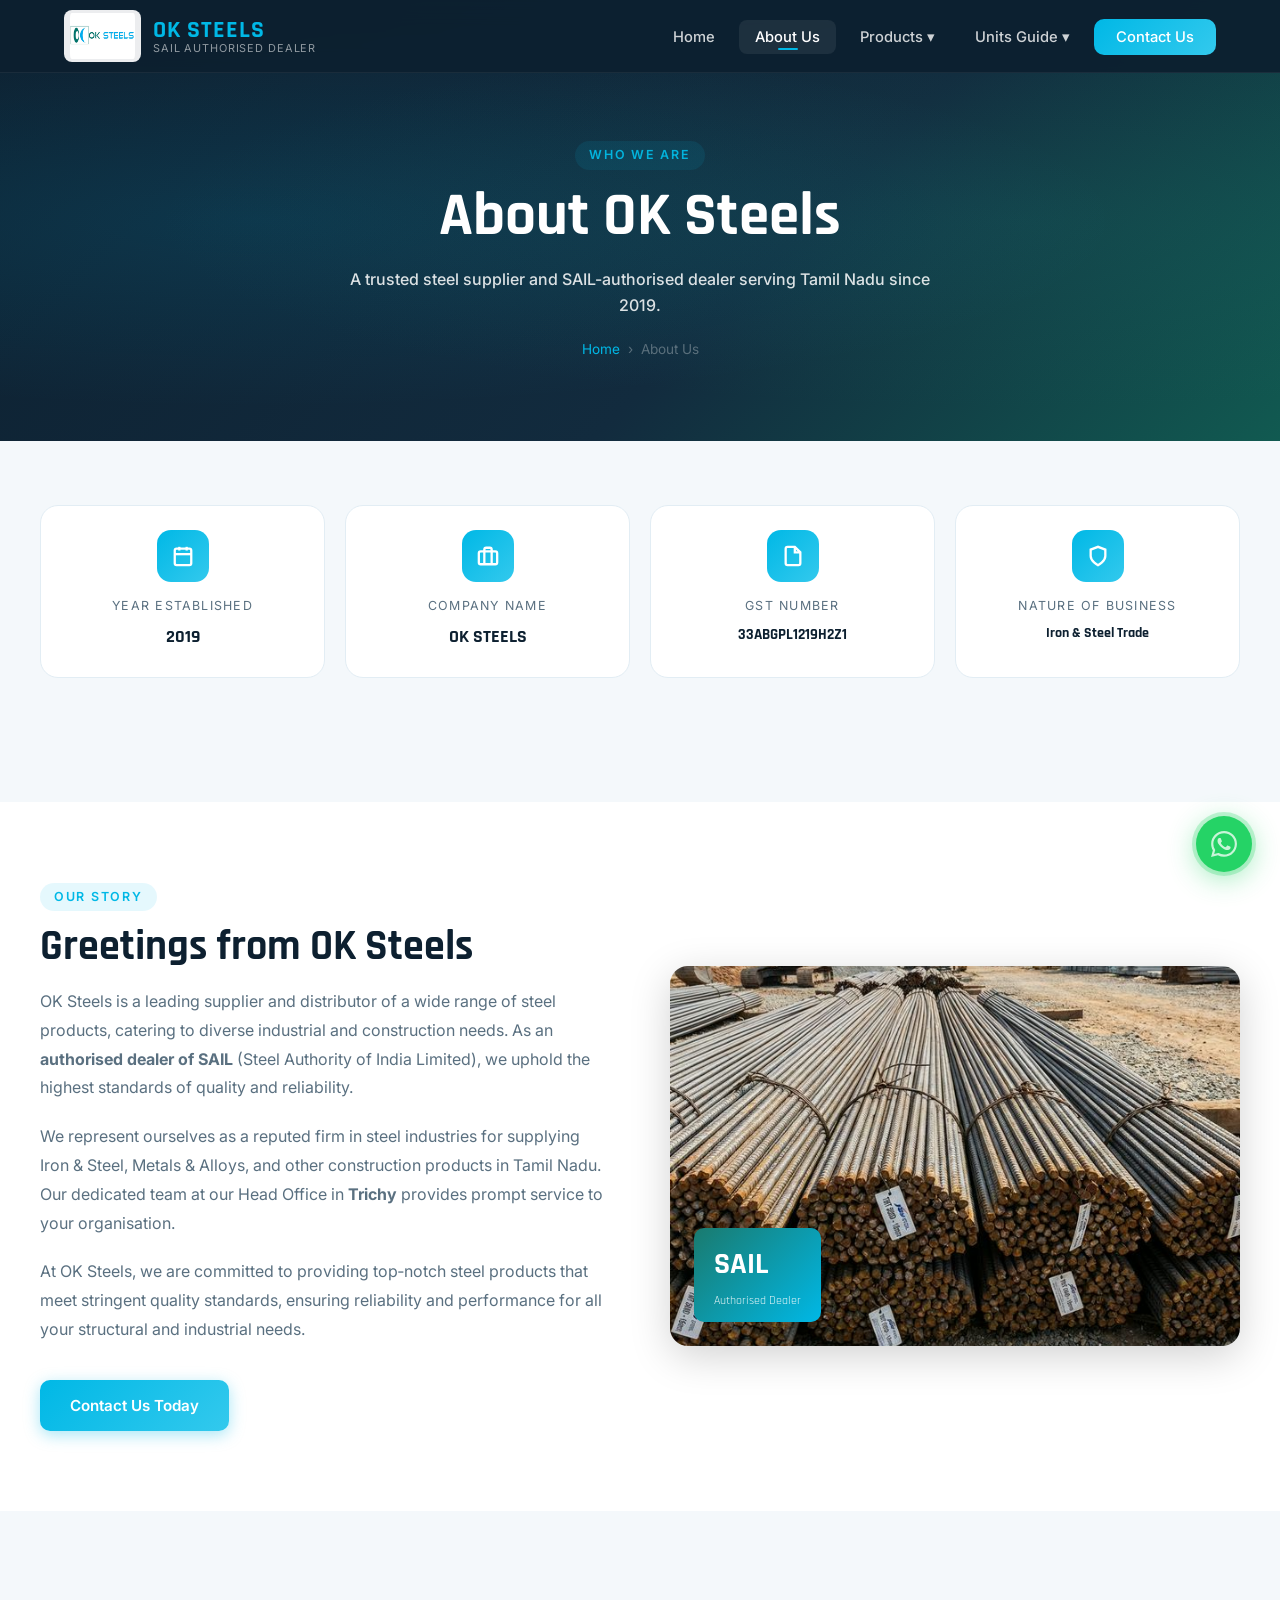
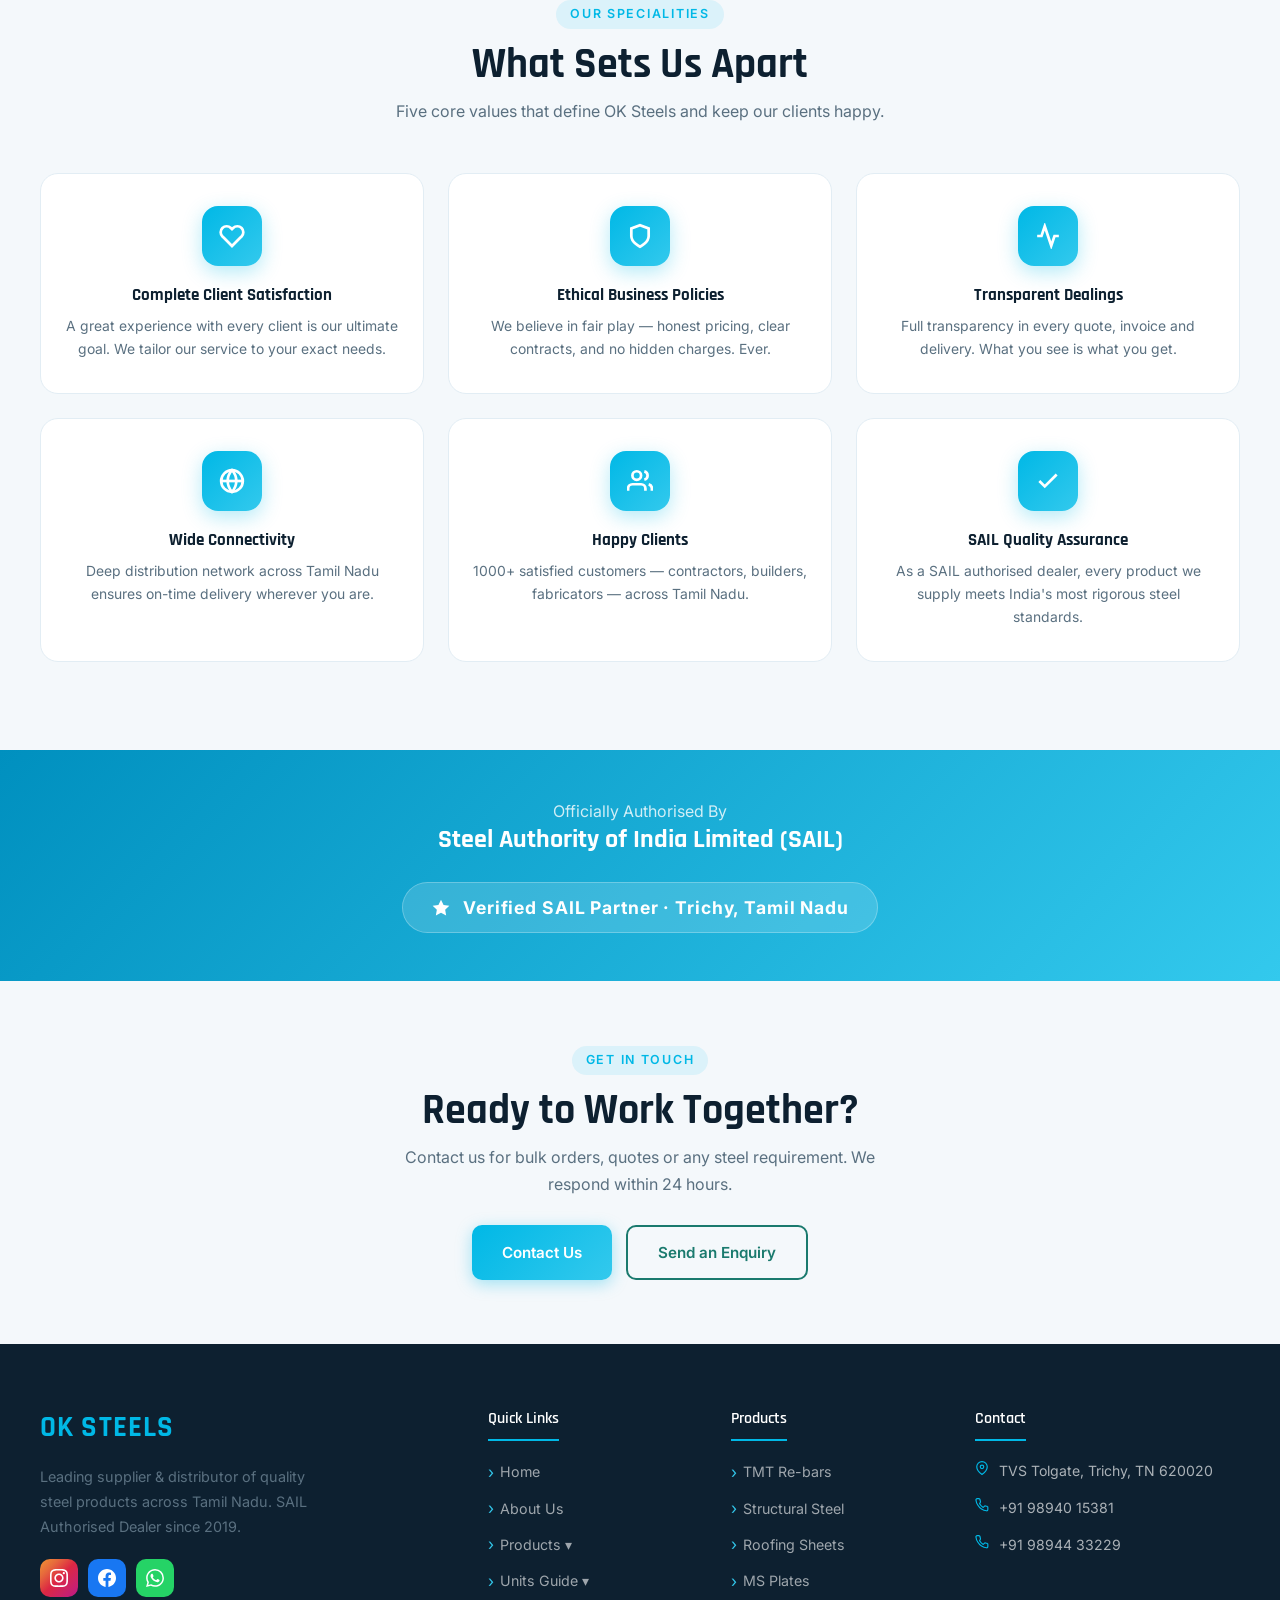
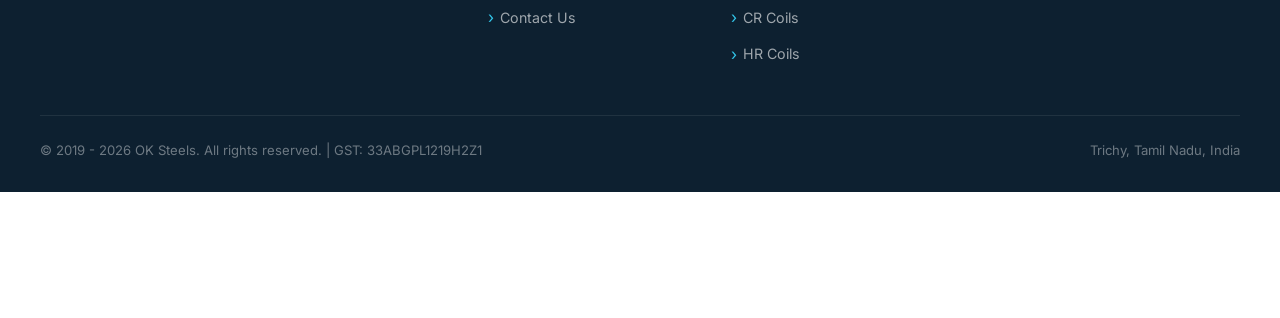
==== public/about.html @ 8227c25d "All static before pricing" ====
<!DOCTYPE html>
<html lang="en">

<head>
    <meta charset="UTF-8" />
    <meta name="viewport" content="width=device-width, initial-scale=1.0" />
    <title>About Us – OK Steels | Steel Supplier Trichy, Tamil Nadu Since 2019</title>
    <meta name="description"
        content="Learn about OK Steels — a SAIL-authorised steel dealer established in 2019, headquartered in Trichy. Expert in supplying Iron & Steel across Tamil Nadu." />
    <meta name="keywords"
        content="about OK Steels, steel company Trichy, SAIL dealer Tamil Nadu, GST 33ABGPL1219H2Z1" />
    <link rel="canonical" href="https://www.oksteels.in/about.html" />
    <meta property="og:title" content="About OK Steels | Steel Supplier Trichy" />
    <meta property="og:description"
        content="Established 2019. SAIL-authorised dealer. Ethical, transparent dealings across Tamil Nadu." />
    <script async src="https://www.googletagmanager.com/gtag/js?id=G-XXXXXXXXXX"></script>
    <script>window.dataLayer = window.dataLayer || []; function gtag() { dataLayer.push(arguments); } gtag('js', new Date()); gtag('config', 'G-XXXXXXXXXX');</script>
    <link rel="stylesheet" href="assets/css/style.css" />
</head>

<body>

    <nav class="navbar" role="navigation" aria-label="Main navigation">
        <div class="nav-inner">
            <a href="index.html" class="nav-logo" aria-label="OK Steels Home">
                <img src="assets/images/logo.png" alt="OK Steels Logo" onerror="this.style.display='none'" />
                <div class="nav-logo-text"><span class="brand">OK STEELS</span><span class="tagline">SAIL Authorised
                        Dealer</span></div>
            </a>
            <ul class="nav-links" role="list">
                <li><a href="index.html">Home</a></li>
                <li><a href="about.html" class="active">About Us</a></li>
                                <li class="nav-dropdown">
                    <a href="products.html" class="nav-dropdown-toggle">Products &#9662;</a>
                    <ul class="nav-dropdown-menu">
                        <li><a href="products.html#tmt">TMT Re-bars</a></li>
                        <li><a href="products.html#structural">Structural Steel</a></li>
                        <li><a href="products.html#roofing">Roofing Sheets</a></li>
                        <li><a href="products.html#plates">Plates</a></li>
                        <li><a href="products.html#cr">CR Coils</a></li>
                        <li class="nav-dropdown-divider"></li>
                        <li><a href="tmt-rebars.html" class="nav-dropdown-highlight">TMT Re-bars Guide &#8594;</a></li>
                        <li><a href="tmt-calculator.html" class="nav-dropdown-highlight">Steel Calculator &#8594;</a></li>
                    </ul>
                </li>
                <li class="nav-dropdown">
                    <a href="units.html" class="nav-dropdown-toggle">Units Guide &#9662;</a>
                    <ul class="nav-dropdown-menu">
                        <li><a href="units.html#practical-formulas">Practical Formulas</a></li>
                        <li><a href="units.html#weight-tables">Weight Tables</a></li>
                        <li><a href="units.html#weightage">Product Weightage</a></li>
                        <li><a href="units.html#quick-conv">Quick Conversions</a></li>
                    </ul>
                </li>
                <li><a href="contact.html" class="nav-cta">Contact Us</a></li>
            </ul>
            <button class="hamburger" aria-label="Toggle menu"><span></span><span></span><span></span></button>
        </div>
    </nav>

    <header class="page-hero" role="banner">
        <span class="section-label">Who We Are</span>
        <h1>About OK Steels</h1>
        <p>A trusted steel supplier and SAIL-authorised dealer serving Tamil Nadu since 2019.</p>
        <nav class="breadcrumb" aria-label="Breadcrumb">
            <a href="index.html">Home</a><span aria-hidden="true">›</span><span aria-current="page">About Us</span>
        </nav>
    </header>

    <section style="background:var(--gray-bg);padding:64px 24px;" aria-labelledby="company-info-heading">
        <div class="container">
            <div class="company-info-grid">
                <div class="info-card reveal reveal-delay-1">
                    <div class="icon-wrap" aria-hidden="true"><svg xmlns="http://www.w3.org/2000/svg" width="22"
                            height="22" viewBox="0 0 24 24" fill="none" stroke="currentColor" stroke-width="2.5">
                            <rect x="3" y="4" width="18" height="18" rx="2" />
                            <line x1="16" y1="2" x2="16" y2="6" />
                            <line x1="8" y1="2" x2="8" y2="6" />
                            <line x1="3" y1="10" x2="21" y2="10" />
                        </svg></div>
                    <div class="info-label">Year Established</div>
                    <div class="info-value">2019</div>
                </div>
                <div class="info-card reveal reveal-delay-2">
                    <div class="icon-wrap" aria-hidden="true"><svg xmlns="http://www.w3.org/2000/svg" width="22"
                            height="22" viewBox="0 0 24 24" fill="none" stroke="currentColor" stroke-width="2.5">
                            <rect x="2" y="7" width="20" height="14" rx="2" />
                            <path d="M16 21V5a2 2 0 0 0-2-2h-4a2 2 0 0 0-2 2v16" />
                        </svg></div>
                    <div class="info-label">Company Name</div>
                    <div class="info-value">OK STEELS</div>
                </div>
                <div class="info-card reveal reveal-delay-3">
                    <div class="icon-wrap" aria-hidden="true"><svg xmlns="http://www.w3.org/2000/svg" width="22"
                            height="22" viewBox="0 0 24 24" fill="none" stroke="currentColor" stroke-width="2.5">
                            <path d="M14 2H6a2 2 0 0 0-2 2v16a2 2 0 0 0 2 2h12a2 2 0 0 0 2-2V8z" />
                            <polyline points="14 2 14 8 20 8" />
                        </svg></div>
                    <div class="info-label">GST Number</div>
                    <div class="info-value" style="font-size:0.95rem">33ABGPL1219H2Z1</div>
                </div>
                <div class="info-card reveal reveal-delay-4">
                    <div class="icon-wrap" aria-hidden="true"><svg xmlns="http://www.w3.org/2000/svg" width="22"
                            height="22" viewBox="0 0 24 24" fill="none" stroke="currentColor" stroke-width="2.5">
                            <path d="M12 22s8-4 8-10V5l-8-3-8 3v7c0 6 8 10 8 10z" />
                        </svg></div>
                    <div class="info-label">Nature of Business</div>
                    <div class="info-value" style="font-size:0.9rem">Iron &amp; Steel Trade</div>
                </div>
            </div>
        </div>
    </section>

    <section style="padding:80px 24px;" aria-labelledby="story-heading">
        <div class="container">
            <div class="about-grid">
                <div class="about-content reveal">
                    <span class="section-label">Our Story</span>
                    <h2 id="story-heading" style="color:var(--navy);text-align:left;margin-bottom:16px">Greetings from
                        OK Steels</h2>
                    <p>OK Steels is a leading supplier and distributor of a wide range of steel products, catering to
                        diverse industrial and construction needs. As an <strong>authorised dealer of SAIL</strong>
                        (Steel Authority of India Limited), we uphold the highest standards of quality and reliability.
                    </p>
                    <p>We represent ourselves as a reputed firm in steel industries for supplying Iron &amp; Steel,
                        Metals &amp; Alloys, and other construction products in Tamil Nadu. Our dedicated team at our
                        Head Office in <strong>Trichy</strong> provides prompt service to your organisation.</p>
                    <p>At OK Steels, we are committed to providing top‑notch steel products that meet stringent quality
                        standards, ensuring reliability and performance for all your structural and industrial needs.
                    </p>
                    <a href="contact.html" class="btn btn-primary" style="margin-top:16px">Contact Us Today</a>
                </div>
                <div class="about-img-wrap reveal reveal-delay-2">
                    <img src="assets/images/tmt-rebars.png" alt="OK Steels TMT rebars in Trichy" loading="lazy" />
                    <div class="about-badge">
                        <div class="big">SAIL</div>
                        <div class="small">Authorised Dealer</div>
                    </div>
                </div>
            </div>
        </div>
    </section>

    <section class="specialities-section" aria-labelledby="spec2-heading">
        <div class="container">
            <div class="section-center reveal">
                <span class="section-label">Our Specialities</span>
                <h2 class="section-title" id="spec2-heading">What Sets Us Apart</h2>
                <p class="section-subtitle">Five core values that define OK Steels and keep our clients happy.</p>
            </div>
            <div class="spec-grid">
                <div class="spec-card reveal reveal-delay-1">
                    <div class="spec-icon" aria-hidden="true"><svg xmlns="http://www.w3.org/2000/svg" width="26"
                            height="26" viewBox="0 0 24 24" fill="none" stroke="currentColor" stroke-width="2.5">
                            <path
                                d="M20.84 4.61a5.5 5.5 0 0 0-7.78 0L12 5.67l-1.06-1.06a5.5 5.5 0 0 0-7.78 7.78l1.06 1.06L12 21.23l7.78-7.78 1.06-1.06a5.5 5.5 0 0 0 0-7.78z" />
                        </svg></div>
                    <h3>Complete Client Satisfaction</h3>
                    <p>A great experience with every client is our ultimate goal. We tailor our service to your exact
                        needs.</p>
                </div>
                <div class="spec-card reveal reveal-delay-2">
                    <div class="spec-icon" aria-hidden="true"><svg xmlns="http://www.w3.org/2000/svg" width="26"
                            height="26" viewBox="0 0 24 24" fill="none" stroke="currentColor" stroke-width="2.5">
                            <path d="M12 22s8-4 8-10V5l-8-3-8 3v7c0 6 8 10 8 10z" />
                        </svg></div>
                    <h3>Ethical Business Policies</h3>
                    <p>We believe in fair play — honest pricing, clear contracts, and no hidden charges. Ever.</p>
                </div>
                <div class="spec-card reveal reveal-delay-3">
                    <div class="spec-icon" aria-hidden="true"><svg xmlns="http://www.w3.org/2000/svg" width="26"
                            height="26" viewBox="0 0 24 24" fill="none" stroke="currentColor" stroke-width="2.5">
                            <polyline points="22 12 18 12 15 21 9 3 6 12 2 12" />
                        </svg></div>
                    <h3>Transparent Dealings</h3>
                    <p>Full transparency in every quote, invoice and delivery. What you see is what you get.</p>
                </div>
                <div class="spec-card reveal reveal-delay-1">
                    <div class="spec-icon" aria-hidden="true"><svg xmlns="http://www.w3.org/2000/svg" width="26"
                            height="26" viewBox="0 0 24 24" fill="none" stroke="currentColor" stroke-width="2.5">
                            <circle cx="12" cy="12" r="10" />
                            <line x1="2" y1="12" x2="22" y2="12" />
                            <path
                                d="M12 2a15.3 15.3 0 0 1 4 10 15.3 15.3 0 0 1-4 10 15.3 15.3 0 0 1-4-10 15.3 15.3 0 0 1 4-10z" />
                        </svg></div>
                    <h3>Wide Connectivity</h3>
                    <p>Deep distribution network across Tamil Nadu ensures on-time delivery wherever you are.</p>
                </div>
                <div class="spec-card reveal reveal-delay-2">
                    <div class="spec-icon" aria-hidden="true"><svg xmlns="http://www.w3.org/2000/svg" width="26"
                            height="26" viewBox="0 0 24 24" fill="none" stroke="currentColor" stroke-width="2.5">
                            <path d="M17 21v-2a4 4 0 0 0-4-4H5a4 4 0 0 0-4 4v2" />
                            <circle cx="9" cy="7" r="4" />
                            <path d="M23 21v-2a4 4 0 0 0-3-3.87" />
                            <path d="M16 3.13a4 4 0 0 1 0 7.75" />
                        </svg></div>
                    <h3>Happy Clients</h3>
                    <p>1000+ satisfied customers — contractors, builders, fabricators — across Tamil Nadu.</p>
                </div>
                <div class="spec-card reveal reveal-delay-3">
                    <div class="spec-icon" aria-hidden="true"><svg xmlns="http://www.w3.org/2000/svg" width="26"
                            height="26" viewBox="0 0 24 24" fill="none" stroke="currentColor" stroke-width="2.5">
                            <polyline points="20 6 9 17 4 12" />
                        </svg></div>
                    <h3>SAIL Quality Assurance</h3>
                    <p>As a SAIL authorised dealer, every product we supply meets India's most rigorous steel standards.
                    </p>
                </div>
            </div>
        </div>
    </section>

    <div class="sail-banner" role="complementary">
        <p>Officially Authorised By</p>
        <h3>Steel Authority of India Limited (SAIL)</h3>
        <div class="sail-emblem" aria-hidden="true">
            <svg xmlns="http://www.w3.org/2000/svg" width="20" height="20" viewBox="0 0 24 24" fill="currentColor">
                <path
                    d="M12 2L15.09 8.26L22 9.27L17 14.14L18.18 21.02L12 17.77L5.82 21.02L7 14.14L2 9.27L8.91 8.26L12 2Z" />
            </svg>
            Verified SAIL Partner · Trichy, Tamil Nadu
        </div>
    </div>

    <section style="background:var(--gray-bg);padding:64px 24px;text-align:center;">
        <div class="container">
            <div class="reveal">
                <span class="section-label">Get in Touch</span>
                <h2 class="section-title">Ready to Work Together?</h2>
                <p style="max-width:500px;margin:0 auto 28px">Contact us for bulk orders, quotes or any steel
                    requirement. We respond within 24 hours.</p>
                <div style="display:flex;gap:14px;justify-content:center;flex-wrap:wrap">
                    <a href="contact.html" class="btn btn-primary">Contact Us</a>
                    <a href="index.html#enquiry" class="btn btn-outline"
                        style="border-color:var(--teal);color:var(--teal)">Send an Enquiry</a>
                </div>
            </div>
        </div>
    </section>

    <footer class="footer" role="contentinfo">
        <div class="footer-grid">
            <div class="footer-brand">
                <div
                    style="font-family:'Rajdhani',sans-serif;font-size:1.8rem;font-weight:700;color:#00b8e6;margin-bottom:12px;letter-spacing:.04em">
                    OK STEELS</div>
                <p>Leading supplier &amp; distributor of quality steel products across Tamil Nadu. SAIL Authorised
                    Dealer since 2019.</p>
                <div class="footer-social" aria-label="Social media links">
                    <a href="https://www.instagram.com/oksteels19" target="_blank" rel="noopener noreferrer"
                        class="social-btn instagram" aria-label="Instagram"><svg xmlns="http://www.w3.org/2000/svg"
                            width="18" height="18" viewBox="0 0 24 24" fill="currentColor">
                            <path
                                d="M12 2.163c3.204 0 3.584.012 4.85.07 3.252.148 4.771 1.691 4.919 4.919.058 1.265.069 1.645.069 4.849 0 3.205-.012 3.584-.069 4.849-.149 3.225-1.664 4.771-4.919 4.919-1.266.058-1.644.07-4.85.07-3.204 0-3.584-.012-4.849-.07-3.26-.149-4.771-1.699-4.919-4.92-.058-1.265-.07-1.644-.07-4.849 0-3.204.013-3.583.07-4.849.149-3.227 1.664-4.771 4.919-4.919 1.266-.057 1.645-.069 4.849-.069zm0-2.163c-3.259 0-3.667.014-4.947.072-4.358.2-6.78 2.618-6.98 6.98-.059 1.281-.073 1.689-.073 4.948 0 3.259.014 3.668.072 4.948.2 4.358 2.618 6.78 6.98 6.98 1.281.058 1.689.072 4.948.072 3.259 0 3.668-.014 4.948-.072 4.354-.2 6.782-2.618 6.979-6.98.059-1.28.073-1.689.073-4.948 0-3.259-.014-3.667-.072-4.947-.196-4.354-2.617-6.78-6.979-6.98-1.281-.059-1.69-.073-4.949-.073zm0 5.838c-3.403 0-6.162 2.759-6.162 6.162s2.759 6.163 6.162 6.163 6.162-2.759 6.162-6.163c0-3.403-2.759-6.162-6.162-6.162zm0 10.162c-2.209 0-4-1.79-4-4 0-2.209 1.791-4 4-4s4 1.791 4 4c0 2.21-1.791 4-4 4zm6.406-11.845c-.796 0-1.441.645-1.441 1.44s.645 1.44 1.441 1.44c.795 0 1.439-.645 1.439-1.44s-.644-1.44-1.439-1.44z" />
                        </svg></a>
                    <a href="https://www.facebook.com/profile.php?id=100066758350912" target="_blank"
                        rel="noopener noreferrer" class="social-btn facebook" aria-label="Facebook"><svg
                            xmlns="http://www.w3.org/2000/svg" width="18" height="18" viewBox="0 0 24 24"
                            fill="currentColor">
                            <path
                                d="M24 12.073c0-6.627-5.373-12-12-12s-12 5.373-12 12c0 5.99 4.388 10.954 10.125 11.854v-8.385H7.078v-3.47h3.047V9.43c0-3.007 1.792-4.669 4.533-4.669 1.312 0 2.686.235 2.686.235v2.953H15.83c-1.491 0-1.956.925-1.956 1.874v2.25h3.328l-.532 3.47h-2.796v8.385C19.612 23.027 24 18.062 24 12.073z" />
                        </svg></a>
                    <a href="https://wa.me/919894433229" target="_blank" rel="noopener noreferrer"
                        class="social-btn whatsapp" aria-label="WhatsApp"><svg xmlns="http://www.w3.org/2000/svg"
                            width="18" height="18" viewBox="0 0 24 24" fill="currentColor">
                            <path
                                d="M17.472 14.382c-.297-.149-1.758-.867-2.03-.967-.273-.099-.471-.148-.67.15-.197.297-.767.966-.94 1.164-.173.199-.347.223-.644.075-.297-.15-1.255-.463-2.39-1.475-.883-.788-1.48-1.761-1.653-2.059-.173-.297-.018-.458.13-.606.134-.133.298-.347.446-.52.149-.174.198-.298.298-.497.099-.198.05-.371-.025-.52-.075-.149-.669-1.612-.916-2.207-.242-.579-.487-.5-.669-.51-.173-.008-.371-.01-.57-.01-.198 0-.52.074-.792.372-.272.297-1.04 1.016-1.04 2.479 0 1.462 1.065 2.875 1.213 3.074.149.198 2.096 3.2 5.077 4.487.709.306 1.262.489 1.694.625.712.227 1.36.195 1.871.118.571-.085 1.758-.719 2.006-1.413.248-.694.248-1.289.173-1.413-.074-.124-.272-.198-.57-.347m-5.421 7.403h-.004a9.87 9.87 0 0 1-5.031-1.378l-.361-.214-3.741.982.998-3.648-.235-.374a9.86 9.86 0 0 1-1.51-5.26c.001-5.45 4.436-9.884 9.888-9.884 2.64 0 5.122 1.03 6.988 2.898a9.825 9.825 0 0 1 2.893 6.994c-.003 5.45-4.437 9.884-9.885 9.884m8.413-18.297A11.815 11.815 0 0 0 12.05 0C5.495 0 .16 5.335.157 11.892c0 2.096.547 4.142 1.588 5.945L.057 24l6.305-1.654a11.882 11.882 0 0 0 5.683 1.448h.005c6.554 0 11.89-5.335 11.893-11.893a11.821 11.821 0 0 0-3.48-8.413Z" />
                        </svg></a>
                </div>
            </div>
            <div class="footer-col">
                <h4>Quick Links</h4>
                <ul class="footer-links">
                    <li><a href="index.html">Home</a></li>
                    <li><a href="about.html">About Us</a></li>
                                    <li class="nav-dropdown">
                    <a href="products.html" class="nav-dropdown-toggle">Products &#9662;</a>
                    <ul class="nav-dropdown-menu">
                        <li><a href="products.html#tmt">TMT Re-bars</a></li>
                        <li><a href="products.html#structural">Structural Steel</a></li>
                        <li><a href="products.html#roofing">Roofing Sheets</a></li>
                        <li><a href="products.html#plates">Plates</a></li>
                        <li><a href="products.html#cr">CR Coils</a></li>
                        <li class="nav-dropdown-divider"></li>
                        <li><a href="tmt-rebars.html" class="nav-dropdown-highlight">TMT Re-bars Guide &#8594;</a></li>
                        <li><a href="tmt-calculator.html" class="nav-dropdown-highlight">Steel Calculator &#8594;</a></li>
                    </ul>
                </li>
                <li class="nav-dropdown">
                    <a href="units.html" class="nav-dropdown-toggle">Units Guide &#9662;</a>
                    <ul class="nav-dropdown-menu">
                        <li><a href="units.html#practical-formulas">Practical Formulas</a></li>
                        <li><a href="units.html#weight-tables">Weight Tables</a></li>
                        <li><a href="units.html#weightage">Product Weightage</a></li>
                        <li><a href="units.html#quick-conv">Quick Conversions</a></li>
                    </ul>
                </li>
                    <li><a href="contact.html">Contact Us</a></li>
                </ul>
            </div>
            <div class="footer-col">
                <h4>Products</h4>
                <ul class="footer-links">
                    <li><a href="products.html#tmt">TMT Re-bars</a></li>
                    <li><a href="products.html#structural">Structural Steel</a></li>
                    <li><a href="products.html#roofing">Roofing Sheets</a></li>
                    <li><a href="products.html#plates">MS Plates</a></li>
                    <li><a href="products.html#cr">CR Coils</a></li>
                    <li><a href="products.html#hr">HR Coils</a></li>
                </ul>
            </div>
            <div class="footer-col">
                <h4>Contact</h4>
                <div class="footer-contact-list">
                    <div class="footer-contact-item"><svg xmlns="http://www.w3.org/2000/svg" width="14" height="14"
                            viewBox="0 0 24 24" fill="none" stroke="currentColor" stroke-width="2">
                            <path d="M21 10c0 7-9 13-9 13s-9-6-9-13a9 9 0 0 1 18 0z" />
                            <circle cx="12" cy="10" r="3" />
                        </svg><span>TVS Tolgate, Trichy, TN 620020</span></div>
                    <div class="footer-contact-item"><svg xmlns="http://www.w3.org/2000/svg" width="14" height="14"
                            viewBox="0 0 24 24" fill="none" stroke="currentColor" stroke-width="2">
                            <path
                                d="M22 16.92v3a2 2 0 0 1-2.18 2 19.79 19.79 0 0 1-8.63-3.07A19.5 19.5 0 0 1 4.69 12a19.79 19.79 0 0 1-3.07-8.67A2 2 0 0 1 3.6 1.2h3a2 2 0 0 1 2 1.72 12.84 12.84 0 0 0 .7 2.81 2 2 0 0 1-.45 2.11L7.91 9.91a16 16 0 0 0 6.18 6.18l1.87-1.87a2 2 0 0 1 2.11-.45 12.84 12.84 0 0 0 2.81.7A2 2 0 0 1 22 16.92z" />
                        </svg><a href="tel:+919894015381">+91 98940 15381</a></div>
                    <div class="footer-contact-item"><svg xmlns="http://www.w3.org/2000/svg" width="14" height="14"
                            viewBox="0 0 24 24" fill="none" stroke="currentColor" stroke-width="2">
                            <path
                                d="M22 16.92v3a2 2 0 0 1-2.18 2 19.79 19.79 0 0 1-8.63-3.07A19.5 19.5 0 0 1 4.69 12a19.79 19.79 0 0 1-3.07-8.67A2 2 0 0 1 3.6 1.2h3a2 2 0 0 1 2 1.72 12.84 12.84 0 0 0 .7 2.81 2 2 0 0 1-.45 2.11L7.91 9.91a16 16 0 0 0 6.18 6.18l1.87-1.87a2 2 0 0 1 2.11-.45 12.84 12.84 0 0 0 2.81.7A2 2 0 0 1 22 16.92z" />
                        </svg><a href="tel:+919894433229">+91 98944 33229</a></div>
                </div>
            </div>
        </div>
        <div class="footer-bottom"><span>© 2019 - <span id="current-year">2026</span> OK Steels. All rights reserved. | GST:
                33ABGPL1219H2Z1</span><span>Trichy, Tamil Nadu, India</span></div>
    </footer>

    <a href="https://wa.me/919894433229" target="_blank" rel="noopener noreferrer" class="whatsapp-fab"
        aria-label="Chat with OK Steels on WhatsApp"><svg xmlns="http://www.w3.org/2000/svg" width="26" height="26" viewBox="0 0 24 24" fill="white"><path d="M17.472 14.382c-.297-.149-1.758-.867-2.03-.967-.273-.099-.471-.148-.67.15-.197.297-.767.966-.94 1.164-.173.199-.347.223-.644.075-.297-.15-1.255-.463-2.39-1.475-.883-.788-1.48-1.761-1.653-2.059-.173-.297-.018-.458.13-.606.134-.133.298-.347.446-.52.149-.174.198-.298.298-.497.099-.198.05-.371-.025-.52-.075-.149-.669-1.612-.916-2.207-.242-.579-.487-.5-.669-.51-.173-.008-.371-.01-.57-.01-.198 0-.52.074-.792.372-.272.297-1.04 1.016-1.04 2.479 0 1.462 1.065 2.875 1.213 3.074.149.198 2.096 3.2 5.077 4.487.709.306 1.262.489 1.694.625.712.227 1.36.195 1.871.118.571-.085 1.758-.719 2.006-1.413.248-.694.248-1.289.173-1.413-.074-.124-.272-.198-.57-.347m-5.421 7.403h-.004a9.87 9.87 0 0 1-5.031-1.378l-.361-.214-3.741.982.998-3.648-.235-.374a9.86 9.86 0 0 1-1.51-5.26c.001-5.45 4.436-9.884 9.888-9.884 2.64 0 5.122 1.03 6.988 2.898a9.825 9.825 0 0 1 2.893 6.994c-.003 5.45-4.437 9.884-9.885 9.884m8.413-18.297A11.815 11.815 0 0 0 12.05 0C5.495 0 .16 5.335.157 11.892c0 2.096.547 4.142 1.588 5.945L.057 24l6.305-1.654a11.882 11.882 0 0 0 5.683 1.448h.005c6.554 0 11.89-5.335 11.893-11.893a11.821 11.821 0 0 0-3.48-8.413Z"/></svg></a>

    <script src="assets/js/main.js"></script>
</body>

</html>
---- public/assets/css/style.css ----
/* ============================================
   OK STEELS — Global Design System
   Theme: Teal #1a7a6e + Cyan #00b8e6
   ============================================ */

@import url('https://fonts.googleapis.com/css2?family=Inter:wght@300;400;500;600;700&family=Rajdhani:wght@500;600;700&display=swap');

/* ---- CSS Variables ---- */
:root {
  /* PRIMARY = Cyan #00b8e6 */
  --primary: #00b8e6;
  --primary-dark: #0090bf;
  --primary-light: #33c9ed;

  /* SECONDARY = Teal #1a7a6e */
  --secondary: #1a7a6e;
  --secondary-dark: #115a51;
  --secondary-light: #2aa898;

  /* Aliases kept for backward-compat */
  --cyan: var(--primary);
  --cyan-dark: var(--primary-dark);
  --teal: var(--secondary);
  --teal-dark: var(--secondary-dark);
  --teal-light: var(--secondary-light);

  --navy: #0d2030;
  --navy-light: #122b3e;
  --gray-bg: #f4f8fb;
  --gray-mid: #e2edf4;
  --gray-text: #5a7080;
  --white: #ffffff;
  --black: #0d1117;

  --font-body: 'Inter', sans-serif;
  --font-head: 'Rajdhani', sans-serif;

  --radius: 10px;
  --radius-lg: 18px;
  --shadow: 0 4px 24px rgba(0, 0, 0, 0.10);
  --shadow-hover: 0 10px 40px rgba(0, 0, 0, 0.18);
  --transition: 0.3s cubic-bezier(0.4, 0, 0.2, 1);
}

/* ---- Reset & Base ---- */
*,
*::before,
*::after {
  box-sizing: border-box;
  margin: 0;
  padding: 0;
}

html {
  scroll-behavior: smooth;
}

body {
  font-family: var(--font-body);
  color: var(--black);
  background: var(--white);
  line-height: 1.65;
  -webkit-font-smoothing: antialiased;
}

img {
  max-width: 100%;
  height: auto;
  display: block;
}

a {
  text-decoration: none;
  color: inherit;
}

ul {
  list-style: none;
}

/* ---- Typography ---- */
h1,
h2,
h3,
h4,
h5 {
  font-family: var(--font-head);
  font-weight: 700;
  line-height: 1.15;
}

h1 {
  font-size: clamp(2.2rem, 5vw, 3.8rem);
}

h2 {
  font-size: clamp(1.7rem, 3.5vw, 2.6rem);
}

h3 {
  font-size: 1.3rem;
}

p {
  font-size: 1rem;
  color: var(--gray-text);
}

.section-label {
  display: inline-block;
  text-transform: uppercase;
  letter-spacing: 0.14em;
  font-size: 0.78rem;
  font-weight: 600;
  color: var(--cyan);
  background: rgba(0, 184, 230, 0.10);
  padding: 4px 14px;
  border-radius: 30px;
  margin-bottom: 12px;
}

.section-title {
  color: var(--navy);
  margin-bottom: 10px;
}

.section-subtitle {
  max-width: 620px;
  margin: 0 auto 48px;
  text-align: center;
  color: var(--gray-text);
}

/* ---- Buttons ---- */
.btn {
  display: inline-flex;
  align-items: center;
  gap: 8px;
  cursor: pointer;
  border: none;
  font-family: var(--font-body);
  font-size: 0.95rem;
  font-weight: 600;
  padding: 13px 30px;
  border-radius: var(--radius);
  transition: all var(--transition);
}

.btn-primary {
  background: linear-gradient(135deg, var(--primary), var(--primary-light));
  color: var(--white);
  box-shadow: 0 4px 16px rgba(0, 184, 230, 0.35);
}

.btn-primary:hover {
  background: linear-gradient(135deg, var(--primary-dark), var(--primary));
  transform: translateY(-2px);
  box-shadow: 0 8px 28px rgba(0, 184, 230, 0.50);
}

.btn-secondary {
  background: linear-gradient(135deg, var(--secondary), var(--secondary-light));
  color: var(--white);
  box-shadow: 0 4px 16px rgba(26, 122, 110, 0.35);
}

.btn-secondary:hover {
  transform: translateY(-2px);
  box-shadow: 0 8px 28px rgba(26, 122, 110, 0.5);
}

.btn-outline {
  background: transparent;
  border: 2px solid var(--white);
  color: var(--white);
}

.btn-outline:hover {
  background: var(--white);
  color: var(--teal-dark);
  transform: translateY(-2px);
}

/* ============================================
   NAVBAR
   ============================================ */
.navbar {
  position: fixed;
  top: 0;
  left: 0;
  right: 0;
  z-index: 1000;
  background: rgba(13, 32, 48, 0.95);
  backdrop-filter: blur(12px);
  border-bottom: 1px solid rgba(255, 255, 255, 0.06);
  transition: background var(--transition);
}

.navbar.scrolled {
  background: rgba(13, 32, 48, 0.99);
  box-shadow: var(--shadow);
}

.nav-inner {
  max-width: 1200px;
  margin: 0 auto;
  padding: 0 24px;
  height: 72px;
  display: flex;
  align-items: center;
  justify-content: space-between;
}

.nav-logo {
  display: flex;
  align-items: center;
  gap: 12px;
}

.nav-logo img {
  height: 52px;
  width: auto;
  border-radius: 8px;
  background: rgba(255, 255, 255, 0.92);
  padding: 3px 6px;
}

.nav-logo-text {
  display: flex;
  flex-direction: column;
  line-height: 1.1;
}

.nav-logo-text .brand {
  font-family: var(--font-head);
  font-size: 1.5rem;
  font-weight: 700;
  color: var(--cyan);
  letter-spacing: 0.04em;
}

.nav-logo-text .tagline {
  font-size: 0.68rem;
  color: rgba(255, 255, 255, 0.55);
  letter-spacing: 0.08em;
  text-transform: uppercase;
}

.nav-links {
  display: flex;
  align-items: center;
  gap: 8px;
}

.nav-links a {
  color: rgba(255, 255, 255, 0.80);
  font-size: 0.92rem;
  font-weight: 500;
  padding: 8px 16px;
  border-radius: 8px;
  transition: all var(--transition);
  position: relative;
}

.nav-links a::after {
  content: '';
  position: absolute;
  left: 50%;
  bottom: 4px;
  transform: translateX(-50%) scaleX(0);
  width: 20px;
  height: 2px;
  background: var(--cyan);
  border-radius: 2px;
  transition: transform var(--transition);
}

.nav-links a:hover,
.nav-links a.active {
  color: var(--white);
  background: rgba(255, 255, 255, 0.07);
}

.nav-links a:hover::after,
.nav-links a.active::after {
  transform: translateX(-50%) scaleX(1);
}

.nav-cta {
  background: linear-gradient(135deg, var(--primary), var(--primary-light)) !important;
  color: var(--white) !important;
  padding: 9px 22px !important;
  border-radius: var(--radius) !important;
}

.nav-cta:hover {
  opacity: 0.88 !important;
  transform: translateY(-1px);
}

/* ── Nav Dropdown ── */
.nav-dropdown {
  position: relative;
}

.nav-dropdown-toggle {
  cursor: pointer;
  user-select: none;
}

.nav-dropdown-menu {
  position: absolute;
  top: calc(100% + 10px);
  left: 50%;
  transform: translateX(-50%) translateY(8px);
  background: #0d2030;
  border: 1px solid rgba(0, 184, 230, .2);
  border-radius: 14px;
  padding: 8px 0;
  min-width: 220px;
  box-shadow: 0 12px 40px rgba(0, 0, 0, .35);
  opacity: 0;
  visibility: hidden;
  transition: opacity .2s, transform .2s, visibility .2s;
  z-index: 800;
  list-style: none;
  margin: 0;
}

.nav-dropdown:hover .nav-dropdown-menu,
.nav-dropdown:focus-within .nav-dropdown-menu {
  opacity: 1;
  visibility: visible;
  transform: translateX(-50%) translateY(0);
}

.nav-dropdown-menu li a {
  display: block;
  padding: 9px 20px;
  color: rgba(255, 255, 255, .75);
  font-size: .88rem;
  white-space: nowrap;
  transition: background .15s, color .15s;
  border-radius: 0;
}

.nav-dropdown-menu li a:hover {
  background: rgba(0, 184, 230, .12);
  color: var(--white);
}

.nav-dropdown-menu li a::after {
  display: none !important;
}

.nav-dropdown-highlight {
  color: var(--primary) !important;
  font-weight: 700 !important;
}

.nav-dropdown-divider {
  height: 1px;
  background: rgba(255, 255, 255, .08);
  margin: 6px 12px;
}


.nav-cta::after {
  display: none !important;
}

.nav-cta.active {
  background: linear-gradient(135deg, var(--primary-dark), var(--primary)) !important;
  box-shadow: 0 0 0 2px rgba(255, 255, 255, 0.35) !important;
}

/* Hamburger */
.hamburger {
  display: none;
  flex-direction: column;
  gap: 5px;
  cursor: pointer;
  padding: 6px;
}

.hamburger span {
  display: block;
  width: 26px;
  height: 2px;
  background: var(--white);
  border-radius: 2px;
  transition: all var(--transition);
}

.hamburger.open span:nth-child(1) {
  transform: translateY(7px) rotate(45deg);
}

.hamburger.open span:nth-child(2) {
  opacity: 0;
}

.hamburger.open span:nth-child(3) {
  transform: translateY(-7px) rotate(-45deg);
}

/* ============================================
   HERO
   ============================================ */
.hero {
  position: relative;
  min-height: 100vh;
  display: flex;
  align-items: center;
  background: var(--navy);
  overflow: hidden;
}

.hero-bg {
  position: absolute;
  inset: 0;
  background-image: url('../images/hero-steel.png');
  background-size: cover;
  background-position: center top;
  opacity: 0.45;
}

.hero-overlay {
  position: absolute;
  inset: 0;
  background: linear-gradient(135deg, rgba(13, 32, 48, 0.95) 0%, rgba(26, 122, 110, 0.5) 60%, rgba(13, 32, 48, 0.90) 100%);
}

.hero-content {
  position: relative;
  max-width: 1200px;
  margin: 0 auto;
  padding: 120px 24px 80px;
  display: grid;
  grid-template-columns: 1fr 1fr;
  gap: 60px;
  align-items: center;
  width: 100%;
}

.hero-logo-stamp {
  display: inline-block;
  margin-bottom: 24px;
}

.hero-logo-stamp img {
  height: 110px;
  width: auto;
  border-radius: 16px;
  background: rgba(255, 255, 255, 0.95);
  padding: 10px 18px;
  box-shadow: 0 0 0 3px rgba(0, 184, 230, 0.45), 0 8px 40px rgba(0, 184, 230, 0.30);
  display: block;
}

.hero-badge {
  display: inline-flex;
  align-items: center;
  gap: 8px;
  background: rgba(0, 184, 230, 0.15);
  border: 1px solid rgba(0, 184, 230, 0.30);
  color: var(--primary);
  padding: 6px 18px;
  border-radius: 30px;
  font-size: 0.82rem;
  font-weight: 600;
  letter-spacing: 0.1em;
  text-transform: uppercase;
  margin-bottom: 24px;
}

.hero-title {
  color: var(--white);
  margin-bottom: 20px;
}

.hero-title span {
  color: var(--cyan);
  display: block;
}

.hero-desc {
  color: rgba(255, 255, 255, 0.70);
  font-size: 1.05rem;
  margin-bottom: 36px;
  max-width: 480px;
  line-height: 1.75;
}

.hero-actions {
  display: flex;
  gap: 14px;
  flex-wrap: wrap;
}

.hero-stats {
  display: grid;
  grid-template-columns: repeat(3, 1fr);
  gap: 16px;
  margin-top: 48px;
  padding-top: 36px;
  border-top: 1px solid rgba(255, 255, 255, 0.10);
}

.stat-num {
  font-family: var(--font-head);
  font-size: 2.2rem;
  font-weight: 700;
  color: var(--primary);
  line-height: 1;
}

.stat-label {
  font-size: 0.82rem;
  color: rgba(255, 255, 255, 0.55);
  margin-top: 4px;
  text-transform: uppercase;
  letter-spacing: 0.08em;
}

.hero-card {
  background: rgba(255, 255, 255, 0.05);
  backdrop-filter: blur(12px);
  border: 1px solid rgba(255, 255, 255, 0.10);
  border-radius: var(--radius-lg);
  padding: 32px;
  color: var(--white);
}

.hero-card h3 {
  font-size: 1.15rem;
  color: var(--cyan);
  margin-bottom: 20px;
  padding-bottom: 12px;
  border-bottom: 1px solid rgba(255, 255, 255, 0.10);
}

.hero-product-list {
  display: flex;
  flex-direction: column;
  gap: 12px;
}

.hero-product-item {
  display: flex;
  align-items: center;
  gap: 12px;
  padding: 10px 14px;
  background: rgba(255, 255, 255, 0.04);
  border-radius: 8px;
  font-size: 0.91rem;
  border-left: 3px solid var(--primary);
  transition: all var(--transition);
}

.hero-product-item:hover {
  background: rgba(0, 184, 230, 0.12);
  border-left-color: var(--primary-dark);
}

.hero-product-item svg {
  color: var(--primary);
  flex-shrink: 0;
}

/* ============================================
   SECTIONS
   ============================================ */
section {
  padding: 88px 24px;
}

.container {
  max-width: 1200px;
  margin: 0 auto;
}

.section-center {
  text-align: center;
}

/* ============================================
   ABOUT STRIP
   ============================================ */
.about-strip {
  background: var(--gray-bg);
  padding: 80px 24px;
}

.about-grid {
  display: grid;
  grid-template-columns: 1fr 1fr;
  gap: 60px;
  align-items: center;
}

.about-img-wrap {
  position: relative;
  border-radius: var(--radius-lg);
  overflow: hidden;
  box-shadow: var(--shadow-hover);
}

.about-img-wrap img {
  width: 100%;
  height: 380px;
  object-fit: cover;
}

.about-badge {
  position: absolute;
  bottom: 24px;
  left: 24px;
  background: linear-gradient(135deg, var(--teal), var(--cyan));
  color: var(--white);
  padding: 12px 20px;
  border-radius: var(--radius);
  font-family: var(--font-head);
}

.about-badge .big {
  font-size: 1.9rem;
  font-weight: 700;
}

.about-badge .small {
  font-size: 0.78rem;
  opacity: 0.9;
}

.about-content .section-label {
  margin-bottom: 12px;
}

.about-content h2 {
  color: var(--navy);
  margin-bottom: 16px;
  text-align: left;
}

.about-content p {
  margin-bottom: 20px;
  line-height: 1.8;
}

.trust-points {
  display: grid;
  grid-template-columns: 1fr 1fr;
  gap: 14px;
  margin-top: 28px;
}

.trust-item {
  display: flex;
  align-items: flex-start;
  gap: 10px;
  padding: 14px;
  background: var(--white);
  border-radius: var(--radius);
  border: 1px solid var(--gray-mid);
  transition: all var(--transition);
}

.trust-item:hover {
  border-color: var(--primary);
  transform: translateY(-2px);
  box-shadow: var(--shadow);
}

.trust-icon {
  width: 36px;
  height: 36px;
  background: linear-gradient(135deg, var(--primary), var(--primary-light));
  border-radius: 8px;
  display: flex;
  align-items: center;
  justify-content: center;
  flex-shrink: 0;
}

.trust-icon svg {
  color: white;
}

.trust-text strong {
  display: block;
  font-size: 0.88rem;
  color: var(--navy);
  font-weight: 600;
}

.trust-text span {
  font-size: 0.78rem;
  color: var(--gray-text);
}

/* ============================================
   PRODUCTS
   ============================================ */
.products-section {
  background: var(--white);
}

.products-grid {
  display: grid;
  grid-template-columns: repeat(3, 1fr);
  gap: 24px;
}

.product-card {
  background: var(--white);
  border-radius: var(--radius-lg);
  overflow: hidden;
  box-shadow: var(--shadow);
  border: 1px solid var(--gray-mid);
  transition: all var(--transition);
  cursor: pointer;
}

.product-card:hover {
  transform: translateY(-8px);
  box-shadow: var(--shadow-hover);
  border-color: var(--primary);
}

.product-img {
  height: 200px;
  overflow: hidden;
  position: relative;
}

.product-img img {
  width: 100%;
  height: 100%;
  object-fit: cover;
  transition: transform 0.4s ease;
}

.product-card:hover .product-img img {
  transform: scale(1.07);
}

.product-img-overlay {
  position: absolute;
  inset: 0;
  background: linear-gradient(to top, rgba(13, 32, 48, 0.7) 0%, transparent 60%);
}

.product-body {
  padding: 22px;
}

.product-tag {
  display: inline-block;
  font-size: 0.72rem;
  font-weight: 600;
  background: rgba(0, 184, 230, 0.12);
  color: var(--primary-dark);
  padding: 3px 10px;
  border-radius: 20px;
  margin-bottom: 10px;
  text-transform: uppercase;
  letter-spacing: 0.08em;
}

.product-body h3 {
  color: var(--navy);
  font-size: 1.1rem;
  margin-bottom: 8px;
}

.product-body p {
  font-size: 0.88rem;
  line-height: 1.65;
}

.product-footer {
  padding: 0 22px 22px;
  display: flex;
  align-items: center;
  gap: 6px;
  font-size: 0.86rem;
  font-weight: 600;
  color: var(--primary-dark);
  transition: color var(--transition);
}

.product-card:hover .product-footer {
  color: var(--primary);
}

/* ============================================
   ENQUIRY FORM
   ============================================ */
.enquiry-section {
  background: linear-gradient(135deg, var(--navy) 0%, var(--navy-light) 100%);
  position: relative;
  overflow: hidden;
  padding: 88px 24px;
}

.enquiry-section::before {
  content: '';
  position: absolute;
  top: -80px;
  right: -80px;
  width: 320px;
  height: 320px;
  border-radius: 50%;
  background: radial-gradient(circle, rgba(0, 184, 230, 0.12) 0%, transparent 70%);
}

.enquiry-section::after {
  content: '';
  position: absolute;
  bottom: -60px;
  left: -60px;
  width: 260px;
  height: 260px;
  border-radius: 50%;
  background: radial-gradient(circle, rgba(26, 122, 110, 0.15) 0%, transparent 70%);
}

.enquiry-inner {
  position: relative;
  z-index: 1;
  display: grid;
  grid-template-columns: 1fr 1.4fr;
  gap: 60px;
  align-items: center;
}

.enquiry-text h2 {
  color: var(--white);
  text-align: left;
  margin-bottom: 16px;
}

.enquiry-text p {
  color: rgba(255, 255, 255, 0.65);
  margin-bottom: 30px;
}

.contact-info-list {
  display: flex;
  flex-direction: column;
  gap: 16px;
}

.contact-info-item {
  display: flex;
  align-items: flex-start;
  gap: 14px;
  color: rgba(255, 255, 255, 0.80);
  font-size: 0.9rem;
}

.contact-info-icon {
  width: 40px;
  height: 40px;
  background: rgba(0, 184, 230, 0.15);
  border: 1px solid rgba(0, 184, 230, 0.28);
  border-radius: 10px;
  display: flex;
  align-items: center;
  justify-content: center;
  flex-shrink: 0;
}

.contact-info-icon svg {
  color: var(--primary);
}

.contact-info-text strong {
  display: block;
  color: var(--white);
  font-size: 0.85rem;
  margin-bottom: 2px;
}

.contact-info-text span {
  color: rgba(255, 255, 255, 0.60);
  font-size: 0.88rem;
}

/* Form */
.enquiry-form-card {
  background: var(--white);
  border-radius: var(--radius-lg);
  padding: 40px;
  box-shadow: 0 20px 60px rgba(0, 0, 0, 0.25);
}

.form-heading {
  font-family: var(--font-head);
  font-size: 1.5rem;
  color: var(--navy);
  margin-bottom: 24px;
  padding-bottom: 16px;
  border-bottom: 2px solid var(--gray-mid);
}

.form-row {
  display: grid;
  grid-template-columns: 1fr 1fr;
  gap: 16px;
}

.form-group {
  margin-bottom: 16px;
}

.form-group label {
  display: block;
  font-size: 0.83rem;
  font-weight: 600;
  color: var(--navy);
  margin-bottom: 6px;
}

.form-group input,
.form-group select,
.form-group textarea {
  width: 100%;
  padding: 12px 16px;
  border: 2px solid var(--gray-mid);
  border-radius: var(--radius);
  font-family: var(--font-body);
  font-size: 0.92rem;
  color: var(--black);
  background: var(--gray-bg);
  transition: border-color var(--transition), box-shadow var(--transition);
  outline: none;
}

.form-group input:focus,
.form-group select:focus,
.form-group textarea:focus {
  border-color: var(--primary);
  box-shadow: 0 0 0 3px rgba(0, 184, 230, 0.15);
  background: var(--white);
}

.form-group textarea {
  resize: vertical;
  min-height: 110px;
}

.form-submit {
  width: 100%;
  justify-content: center;
  margin-top: 8px;
}

.form-success {
  display: none;
  text-align: center;
  padding: 24px;
  color: var(--primary-dark);
  font-weight: 600;
}

/* ============================================
   SPECIALITIES
   ============================================ */
.specialities-section {
  background: var(--gray-bg);
}

.spec-grid {
  display: grid;
  grid-template-columns: repeat(3, 1fr);
  gap: 24px;
}

.spec-card {
  background: var(--white);
  padding: 32px 24px;
  border-radius: var(--radius-lg);
  border: 1px solid var(--gray-mid);
  text-align: center;
  transition: all var(--transition);
}

.spec-card:hover {
  transform: translateY(-6px);
  box-shadow: var(--shadow-hover);
  border-color: var(--primary);
}

.spec-icon {
  width: 60px;
  height: 60px;
  background: linear-gradient(135deg, var(--primary) 0%, var(--primary-light) 100%);
  border-radius: 16px;
  display: flex;
  align-items: center;
  justify-content: center;
  margin: 0 auto 20px;
  box-shadow: 0 6px 20px rgba(0, 184, 230, 0.30);
}

.spec-icon svg {
  color: white;
}

.spec-card h3 {
  color: var(--navy);
  font-size: 1.05rem;
  margin-bottom: 10px;
}

.spec-card p {
  font-size: 0.87rem;
}

/* ============================================
   SAIL BANNER
   ============================================ */
.sail-banner {
  background: linear-gradient(135deg, var(--primary-dark) 0%, var(--primary-light) 100%);
  padding: 48px 24px;
  text-align: center;
  color: var(--white);
}

.sail-banner h3 {
  font-size: 1.6rem;
  margin-bottom: 8px;
}

.sail-banner p {
  color: rgba(255, 255, 255, 0.80);
  font-size: 1rem;
}

.sail-emblem {
  display: inline-flex;
  align-items: center;
  gap: 12px;
  background: rgba(255, 255, 255, 0.15);
  border: 1px solid rgba(255, 255, 255, 0.25);
  border-radius: 50px;
  padding: 10px 28px;
  margin-top: 20px;
  font-weight: 700;
  font-size: 1.1rem;
  letter-spacing: 0.05em;
}

/* ============================================
   FOOTER
   ============================================ */
.footer {
  background: var(--navy);
  color: rgba(255, 255, 255, 0.70);
  padding: 60px 24px 30px;
}

.footer-grid {
  display: grid;
  grid-template-columns: 2fr 1fr 1fr 1.3fr;
  gap: 40px;
  max-width: 1200px;
  margin: 0 auto;
  padding-bottom: 48px;
  border-bottom: 1px solid rgba(255, 255, 255, 0.08);
}



.footer-brand img {
  height: 52px;
  width: auto;
  margin-bottom: 14px;
}

.footer-brand p {
  font-size: 0.9rem;
  line-height: 1.75;
  max-width: 280px;
}

.footer-social {
  display: flex;
  gap: 10px;
  margin-top: 20px;
}

.social-btn {
  width: 38px;
  height: 38px;
  border-radius: 10px;
  display: flex;
  align-items: center;
  justify-content: center;
  transition: all var(--transition);
  flex-shrink: 0;
}

.social-btn.instagram {
  background: linear-gradient(135deg, #f09433, #e6683c, #dc2743, #cc2366, #bc1888);
}

.social-btn.facebook {
  background: #1877f2;
}

.social-btn.whatsapp {
  background: #25D366;
}

.social-btn:hover {
  transform: scale(1.12);
  box-shadow: 0 4px 16px rgba(0, 0, 0, 0.3);
}

.social-btn svg {
  color: white;
}

.footer-col h4 {
  font-family: var(--font-head);
  font-size: 1rem;
  color: var(--white);
  font-weight: 600;
  margin-bottom: 18px;
  padding-bottom: 10px;
  border-bottom: 2px solid var(--primary);
  display: inline-block;
}

.footer-links {
  display: flex;
  flex-direction: column;
  gap: 10px;
}

.footer-links a {
  color: rgba(255, 255, 255, 0.60);
  font-size: 0.89rem;
  transition: color var(--transition);
  display: flex;
  align-items: center;
  gap: 6px;
}

.footer-links a:hover {
  color: var(--primary);
}

.footer-links a::before {
  content: '›';
  color: var(--primary-light);
  font-size: 1rem;
}

.footer-contact-list {
  display: flex;
  flex-direction: column;
  gap: 14px;
}

.footer-contact-item {
  display: flex;
  align-items: flex-start;
  gap: 10px;
  font-size: 0.88rem;
  color: rgba(255, 255, 255, 0.65);
}

.footer-contact-item svg {
  color: var(--primary);
  margin-top: 2px;
  flex-shrink: 0;
}

.footer-contact-item a {
  color: rgba(255, 255, 255, 0.65);
}

.footer-contact-item a:hover {
  color: var(--cyan);
}

.footer-bottom {
  max-width: 1200px;
  margin: 24px auto 0;
  display: flex;
  align-items: center;
  justify-content: space-between;
  flex-wrap: wrap;
  gap: 12px;
  font-size: 0.82rem;
  color: rgba(255, 255, 255, 0.40);
}

.footer-bottom span a {
  color: var(--primary);
}

/* ============================================
   WHATSAPP FAB
   ============================================ */
.whatsapp-fab {
  position: fixed;
  bottom: 28px;
  right: 28px;
  z-index: 9999;
  display: flex;
  align-items: center;
  justify-content: center;
  width: 56px;
  height: 56px;
  background: #25D366;
  color: var(--white);
  border-radius: 50%;
  box-shadow: 0 6px 28px rgba(37, 211, 102, 0.45);
  cursor: pointer;
  transition: all var(--transition);
  text-decoration: none;
}

.whatsapp-fab:hover {
  transform: translateY(-4px) scale(1.08);
  box-shadow: 0 12px 40px rgba(37, 211, 102, 0.55);
}

.whatsapp-fab .fab-text {
  display: none;
}

.whatsapp-fab::before {
  content: '';
  position: absolute;
  inset: -4px;
  border-radius: 50%;
  background: rgba(37, 211, 102, 0.25);
  animation: pulse-ring 2s infinite;
}

@keyframes pulse-ring {
  0% {
    transform: scale(1);
    opacity: 0.7;
  }

  100% {
    transform: scale(1.25);
    opacity: 0;
  }
}

/* ============================================
   PAGE HERO (inner pages)
   ============================================ */
.page-hero {
  padding: 140px 24px 80px;
  background: linear-gradient(135deg, var(--navy) 0%, var(--navy-light) 60%, var(--teal-dark) 100%);
  text-align: center;
  position: relative;
  overflow: hidden;
}

.page-hero::before {
  content: '';
  position: absolute;
  inset: 0;
  background:
    radial-gradient(ellipse at 20% 50%, rgba(0, 184, 230, 0.12) 0%, transparent 60%),
    radial-gradient(ellipse at 80% 50%, rgba(26, 122, 110, 0.18) 0%, transparent 60%);
}

.page-hero h1 {
  color: var(--white);
  position: relative;
  z-index: 1;
}

.page-hero p {
  color: rgba(255, 255, 255, 0.85);
  max-width: 600px;
  margin: 14px auto 0;
  position: relative;
  z-index: 1;
  font-weight: 500;
}

.breadcrumb {
  display: flex;
  align-items: center;
  justify-content: center;
  gap: 8px;
  font-size: 0.85rem;
  color: rgba(255, 255, 255, 0.50);
  margin-top: 20px;
  position: relative;
  z-index: 1;
}

.breadcrumb a {
  color: var(--cyan);
}

.breadcrumb span {
  color: rgba(255, 255, 255, 0.30);
}

/* ============================================
   ABOUT PAGE
   ============================================ */
.company-info-grid {
  display: grid;
  grid-template-columns: repeat(4, 1fr);
  gap: 20px;
  margin-bottom: 60px;
}

.info-card {
  background: var(--white);
  border: 1px solid var(--gray-mid);
  border-radius: var(--radius-lg);
  padding: 24px 20px;
  text-align: center;
  transition: all var(--transition);
}

.info-card:hover {
  border-color: var(--teal);
  box-shadow: var(--shadow);
  transform: translateY(-4px);
}

.info-card .icon-wrap {
  width: 52px;
  height: 52px;
  background: linear-gradient(135deg, var(--primary), var(--primary-light));
  border-radius: 14px;
  display: flex;
  align-items: center;
  justify-content: center;
  margin: 0 auto 14px;
}

.info-card .icon-wrap svg {
  color: white;
}

.info-card .info-label {
  font-size: 0.78rem;
  color: var(--gray-text);
  text-transform: uppercase;
  letter-spacing: 0.1em;
  margin-bottom: 6px;
}

.info-card .info-value {
  font-family: var(--font-head);
  font-size: 1.15rem;
  font-weight: 700;
  color: var(--navy);
}

/* ============================================
   CONTACT PAGE
   ============================================ */
.contact-page-grid {
  display: grid;
  grid-template-columns: 1fr 1.5fr;
  gap: 48px;
  align-items: start;
}

.contact-details-card {
  background: linear-gradient(160deg, var(--navy) 0%, var(--navy-light) 100%);
  border-radius: var(--radius-lg);
  padding: 40px 32px;
  color: var(--white);
}

.contact-details-card h3 {
  font-size: 1.5rem;
  margin-bottom: 28px;
  color: var(--cyan);
}

.contact-detail-row {
  display: flex;
  gap: 14px;
  margin-bottom: 22px;
  padding-bottom: 22px;
  border-bottom: 1px solid rgba(255, 255, 255, 0.08);
}

.contact-detail-row:last-child {
  border-bottom: none;
}

.cd-icon {
  width: 44px;
  height: 44px;
  background: rgba(0, 184, 230, 0.14);
  border: 1px solid rgba(0, 184, 230, 0.22);
  border-radius: 12px;
  display: flex;
  align-items: center;
  justify-content: center;
  flex-shrink: 0;
}

.cd-icon svg {
  color: var(--primary);
}

.cd-label {
  font-size: 0.76rem;
  color: rgba(255, 255, 255, 0.45);
  text-transform: uppercase;
  letter-spacing: 0.1em;
  margin-bottom: 4px;
}

.cd-value {
  font-size: 0.95rem;
  color: rgba(255, 255, 255, 0.85);
}

.cd-value a {
  color: rgba(255, 255, 255, 0.85);
}

.cd-value a:hover {
  color: var(--cyan);
}

.social-links-row {
  display: flex;
  gap: 12px;
  margin-top: 28px;
}

.map-embed {
  border-radius: var(--radius-lg);
  overflow: hidden;
  box-shadow: var(--shadow);
  border: 1px solid var(--gray-mid);
  margin-top: 28px;
}

.map-embed iframe {
  display: block;
  width: 100%;
  height: 320px;
  border: none;
}

/* ============================================
   SCROLL REVEAL ANIMATION
   ============================================ */
.reveal {
  opacity: 0;
  transform: translateY(32px);
  transition: opacity 0.65s cubic-bezier(0.4, 0, 0.2, 1), transform 0.65s cubic-bezier(0.4, 0, 0.2, 1);
}

.reveal.visible {
  opacity: 1;
  transform: none;
}

.reveal-delay-1 {
  transition-delay: 0.10s;
}

.reveal-delay-2 {
  transition-delay: 0.20s;
}

.reveal-delay-3 {
  transition-delay: 0.30s;
}

.reveal-delay-4 {
  transition-delay: 0.40s;
}

.reveal-delay-5 {
  transition-delay: 0.50s;
}

/* ============================================
   RESPONSIVE
   ============================================ */
@media (max-width: 1024px) {
  .products-grid {
    grid-template-columns: repeat(2, 1fr);
  }

  .footer-grid {
    grid-template-columns: 1fr 1fr;
  }

  .hero-content {
    grid-template-columns: 1fr;
  }

  .hero-stats {
    grid-template-columns: repeat(3, 1fr);
  }

  .hero-card {
    display: none;
  }

  .company-info-grid {
    grid-template-columns: repeat(2, 1fr);
  }
}

@media (max-width: 768px) {
  section {
    padding: 60px 20px;
  }

  .nav-links {
    display: none;
    flex-direction: column;
    position: absolute;
    top: 72px;
    left: 0;
    right: 0;
    background: rgba(13, 32, 48, 0.98);
    padding: 16px 24px 24px;
    gap: 4px;
    border-bottom: 1px solid rgba(255, 255, 255, 0.08);
  }

  .nav-links.open {
    display: flex;
  }

  .nav-links a {
    padding: 12px 16px;
    font-size: 1rem;
  }

  .hamburger {
    display: flex;
  }

  .hero-content {
    padding: 100px 20px 60px;
  }

  .hero-stats {
    grid-template-columns: repeat(3, 1fr);
    gap: 12px;
  }

  .about-grid {
    grid-template-columns: 1fr;
  }

  .enquiry-inner {
    grid-template-columns: 1fr;
  }

  .products-grid {
    grid-template-columns: 1fr;
  }

  .spec-grid {
    grid-template-columns: 1fr 1fr;
  }

  .form-row {
    grid-template-columns: 1fr;
  }

  .contact-page-grid {
    grid-template-columns: 1fr;
  }

  .trust-points {
    grid-template-columns: 1fr;
  }

  .footer-grid {
    grid-template-columns: 1fr 1fr;
  }

  .whatsapp-fab .fab-text {
    display: none;
  }

  .whatsapp-fab {
    padding: 14px;
    border-radius: 50%;
  }

  .enquiry-form-card {
    padding: 28px 20px;
  }
}

@media (max-width: 480px) {
  .spec-grid {
    grid-template-columns: 1fr;
  }

  .footer-grid {
    grid-template-columns: 1fr;
  }

  .hero-stats {
    grid-template-columns: 1fr 1fr;
  }

  .company-info-grid {
    grid-template-columns: 1fr 1fr;
  }
}

/* ============================================
   VIDEO POPUP MODAL
   ============================================ */
.vp-overlay {
  position: fixed;
  inset: 0;
  background: rgba(0, 0, 0, .75);
  backdrop-filter: blur(6px);
  -webkit-backdrop-filter: blur(6px);
  z-index: 9999;
  display: flex;
  align-items: center;
  justify-content: center;
  padding: 16px;
  animation: vp-fade-in .3s ease;
}

.vp-overlay[hidden] {
  display: none !important;
}

@keyframes vp-fade-in {
  from {
    opacity: 0;
  }

  to {
    opacity: 1;
  }
}

.vp-box {
  position: relative;
  background: #07141e;
  border-radius: 20px;
  overflow: hidden;
  max-width: 820px;
  width: 100%;
  border: 1px solid rgba(0, 184, 230, 0.3);
  box-shadow: 0 0 40px rgba(0, 184, 230, 0.25), 0 32px 80px rgba(0, 0, 0, 0.7);
  animation: vp-slide-up .4s cubic-bezier(.25, .8, .25, 1);
}

@keyframes vp-slide-up {
  from {
    transform: translateY(40px);
    opacity: 0;
  }

  to {
    transform: translateY(0);
    opacity: 1;
  }
}

.vp-video {
  width: 100%;
  display: block;
  max-height: 70vh;
  background: #000;
  /* Cyan accent on controls via CSS variables */
  accent-color: #00b8e6;
}

.vp-close {
  position: absolute;
  top: 12px;
  right: 12px;
  background: rgba(0, 0, 0, .6);
  border: 1.5px solid rgba(0, 184, 230, .45);
  color: #fff;
  width: 38px;
  height: 38px;
  border-radius: 50%;
  display: flex;
  align-items: center;
  justify-content: center;
  cursor: pointer;
  z-index: 2;
  transition: background .2s, transform .2s;
}

.vp-close:hover {
  background: var(--primary);
  transform: scale(1.1);
}

.vp-footer {
  display: flex;
  align-items: center;
  justify-content: space-between;
  padding: 12px 18px;
  background: rgba(0, 184, 230, .08);
  border-top: 1px solid rgba(0, 184, 230, .18);
}

.vp-label {
  color: rgba(255, 255, 255, .75);
  font-size: .82rem;
  letter-spacing: .04em;
}

.vp-skip {
  background: transparent;
  border: 1.5px solid rgba(0, 184, 230, .4);
  color: var(--primary);
  padding: 5px 16px;
  border-radius: 6px;
  font-size: .8rem;
  font-weight: 600;
  cursor: pointer;
  transition: background .2s, color .2s;
}

.vp-skip:hover {
  background: var(--primary);
  color: #fff;
}

/* ============================================
   HERO WATCH VIDEO BUTTON
   ============================================ */
.btn-video {
  display: inline-flex;
  align-items: center;
  gap: 8px;
  background: rgba(0, 184, 230, .12);
  border: 1.5px solid rgba(0, 184, 230, .45);
  color: var(--primary);
  padding: 10px 22px;
  border-radius: var(--radius);
  font-family: var(--font-body);
  font-size: .95rem;
  font-weight: 600;
  cursor: pointer;
  transition: background .2s, color .2s, transform .2s;
  white-space: nowrap;
}

.btn-video:hover {
  background: var(--primary);
  color: #fff;
  transform: translateY(-2px);
}

.btn-video svg {
  flex-shrink: 0;
}

/* ============================================
   BACKGROUND VIDEO SECTION
   ============================================ */
.video-bg-section {
  position: relative;
  width: 100%;
  height: 420px;
  /* Desktop height */
  overflow: hidden;
  display: flex;
  align-items: center;
  justify-content: center;
}

.video-bg-el {
  position: absolute;
  inset: 0;
  width: 100%;
  height: 100%;
  object-fit: cover;
  object-position: center;
  display: block;
  pointer-events: none;
  /* no interaction with the video element itself */
}

.video-bg-overlay {
  position: absolute;
  inset: 0;
  background: linear-gradient(135deg,
      rgba(4, 18, 28, 0.58) 0%,
      rgba(0, 40, 60, 0.42) 100%);
  pointer-events: none;
}

.video-bg-content {
  position: relative;
  z-index: 2;
  text-align: center;
  padding: 24px 16px;
}

/* Sound toggle — bottom-right corner */
.sound-toggle {
  position: absolute;
  bottom: 18px;
  right: 22px;
  z-index: 3;
  background: rgba(0, 0, 0, 0.45);
  border: 1.5px solid rgba(0, 184, 230, 0.45);
  color: rgba(0, 184, 230, 0.9);
  width: 40px;
  height: 40px;
  border-radius: 50%;
  display: flex;
  align-items: center;
  justify-content: center;
  cursor: pointer;
  transition: background 0.2s, border-color 0.2s, transform 0.2s;
  backdrop-filter: blur(4px);
  -webkit-backdrop-filter: blur(4px);
}

.sound-toggle:hover {
  background: var(--primary);
  border-color: var(--primary);
  color: #fff;
  transform: scale(1.12);
}

@media (max-width: 600px) {
  .video-bg-section {
    height: 280px;
  }
}

/* ── Weightage Section (units.html) ── */
.weight-subsection {
  margin: 32px 0 0;
}

.weight-subheading {
  font-size: 1.05rem;
  color: var(--dark);
  margin-bottom: 10px;
  font-weight: 700;
}

.weight-note-small {
  font-size: .82rem;
  color: var(--gray);
  margin-bottom: 10px;
}

.responsive-table-wrap {
  overflow-x: auto;
  border-radius: 10px;
  box-shadow: 0 2px 12px rgba(0, 0, 0, .07);
}

.formula-cards-grid {
  display: grid;
  grid-template-columns: repeat(auto-fit, minmax(260px, 1fr));
  gap: 18px;
  margin-top: 8px;
}

.formula-card-item {
  background: var(--white);
  border-radius: 14px;
  padding: 20px 24px;
  box-shadow: 0 2px 12px rgba(0, 0, 0, .07);
  border-left: 4px solid var(--primary);
}

.formula-badge {
  font-size: .72rem;
  text-transform: uppercase;
  letter-spacing: .08em;
  color: var(--primary);
  font-weight: 700;
  margin-bottom: 8px;
}

.formula-display {
  font-family: 'Courier New', monospace;
  font-size: .9rem;
  background: rgba(0, 184, 230, .07);
  padding: 8px 12px;
  border-radius: 8px;
  color: var(--dark);
  font-weight: 600;
  margin-bottom: 6px;
}

.formula-example {
  font-size: .78rem;
  color: var(--gray);
  font-style: italic;
}

.pro-tip-callout {
  background: linear-gradient(135deg, rgba(0, 184, 230, .08), rgba(0, 184, 230, .03));
  border: 1px solid rgba(0, 184, 230, .25);
  border-radius: 14px;
  padding: 20px 24px;
  display: flex;
  gap: 16px;
  align-items: flex-start;
}

.pro-tip-callout .callout-icon {
  font-size: 1.5rem;
  line-height: 1;
}

.pro-tip-callout h4 {
  color: var(--dark);
  font-size: .95rem;
  margin-bottom: 6px;
}
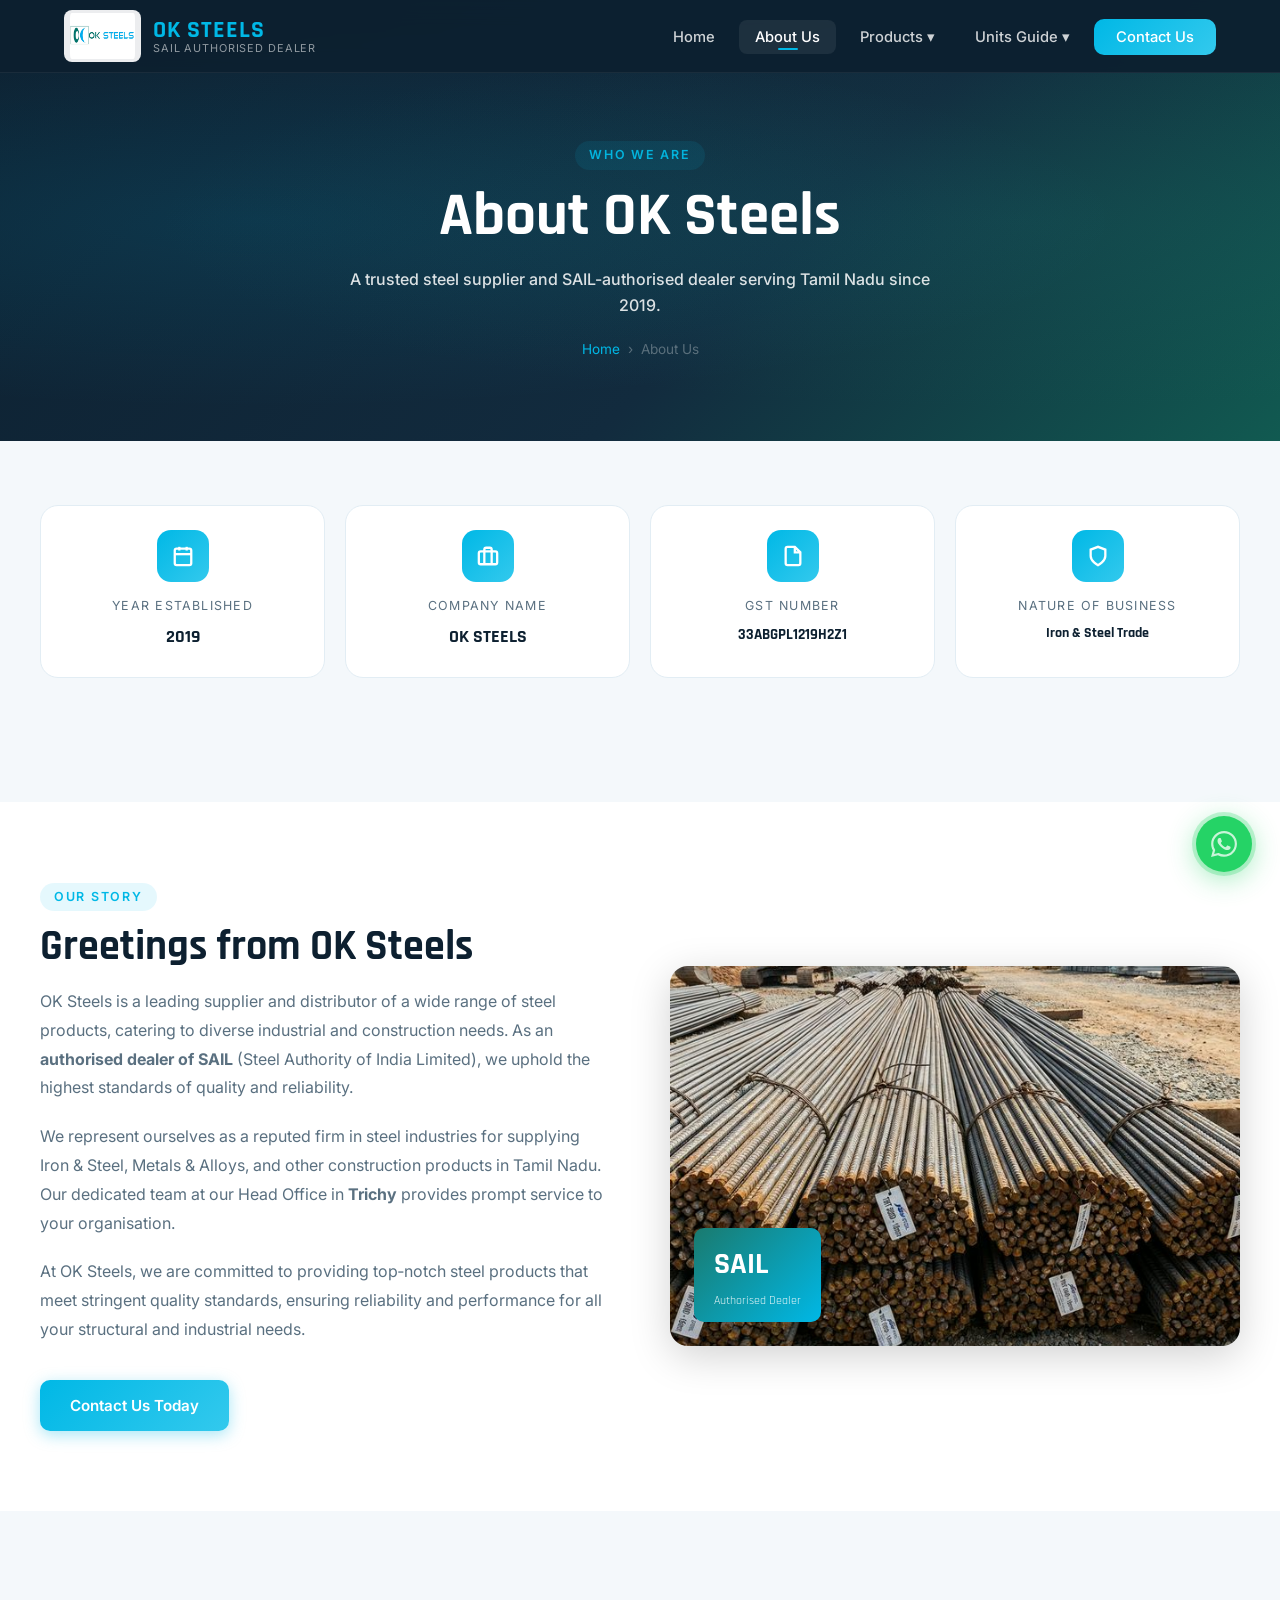
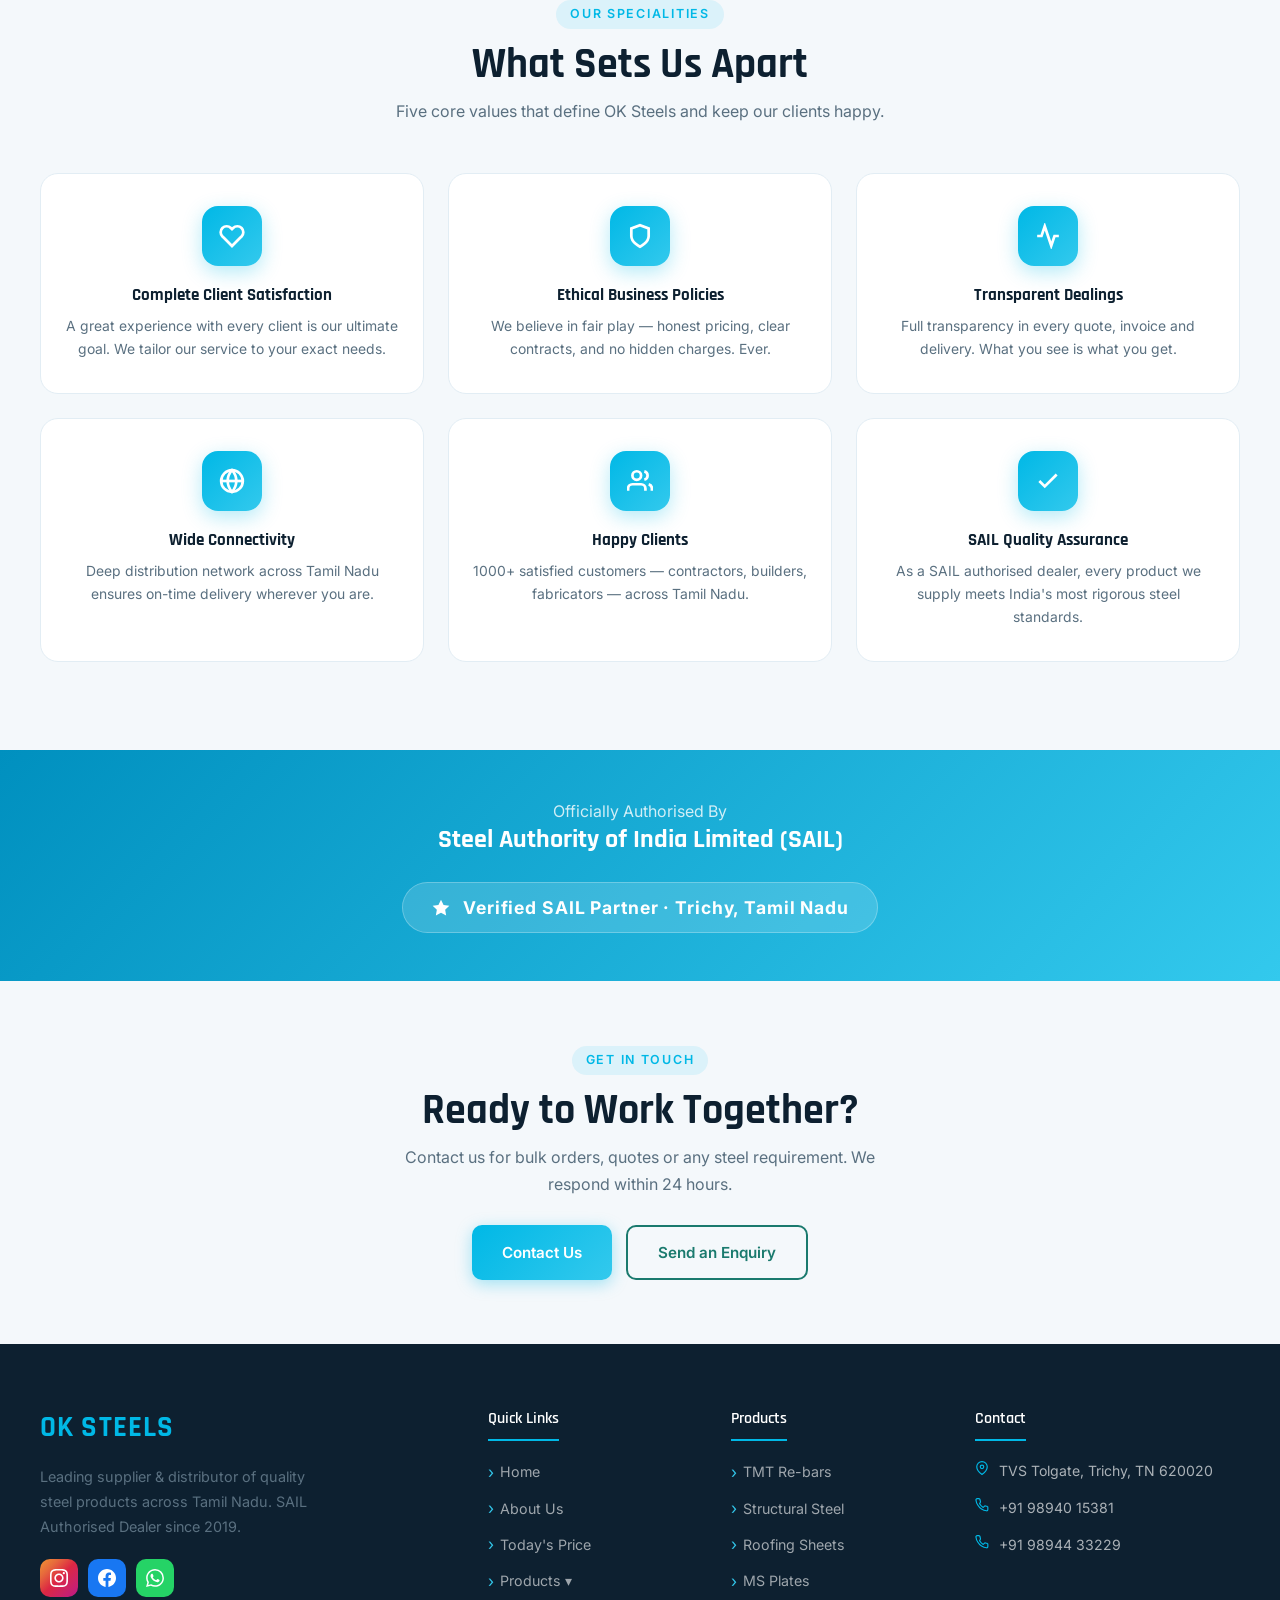
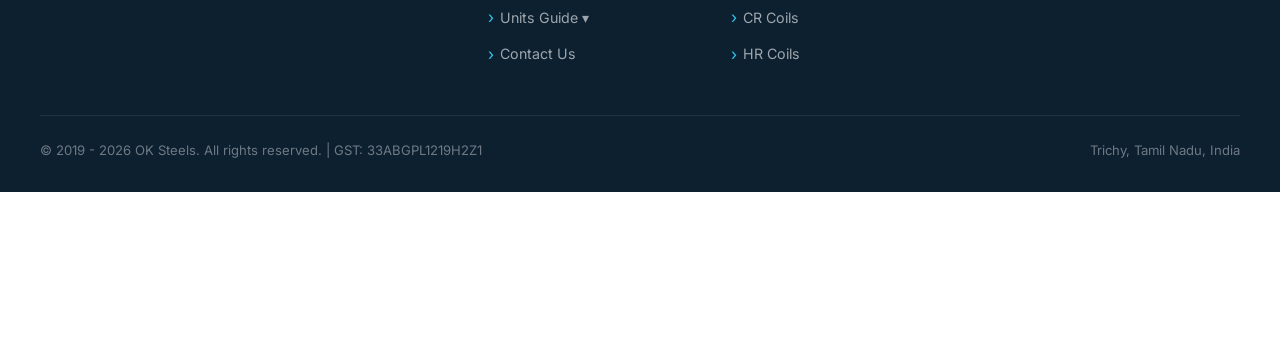
==== commit 6dbe569d: "Live Pricing" ====
--- a/public/about.html
+++ b/public/about.html
@@ -272,7 +272,7 @@
                 <h4>Quick Links</h4>
                 <ul class="footer-links">
                     <li><a href="index.html">Home</a></li>
-                    <li><a href="about.html">About Us</a></li>
+                    <li><a href="about.html">About Us</a></li><li><a href="prices.html">Today's Price</a></li>
                                     <li class="nav-dropdown">
                     <a href="products.html" class="nav-dropdown-toggle">Products &#9662;</a>
                     <ul class="nav-dropdown-menu">
